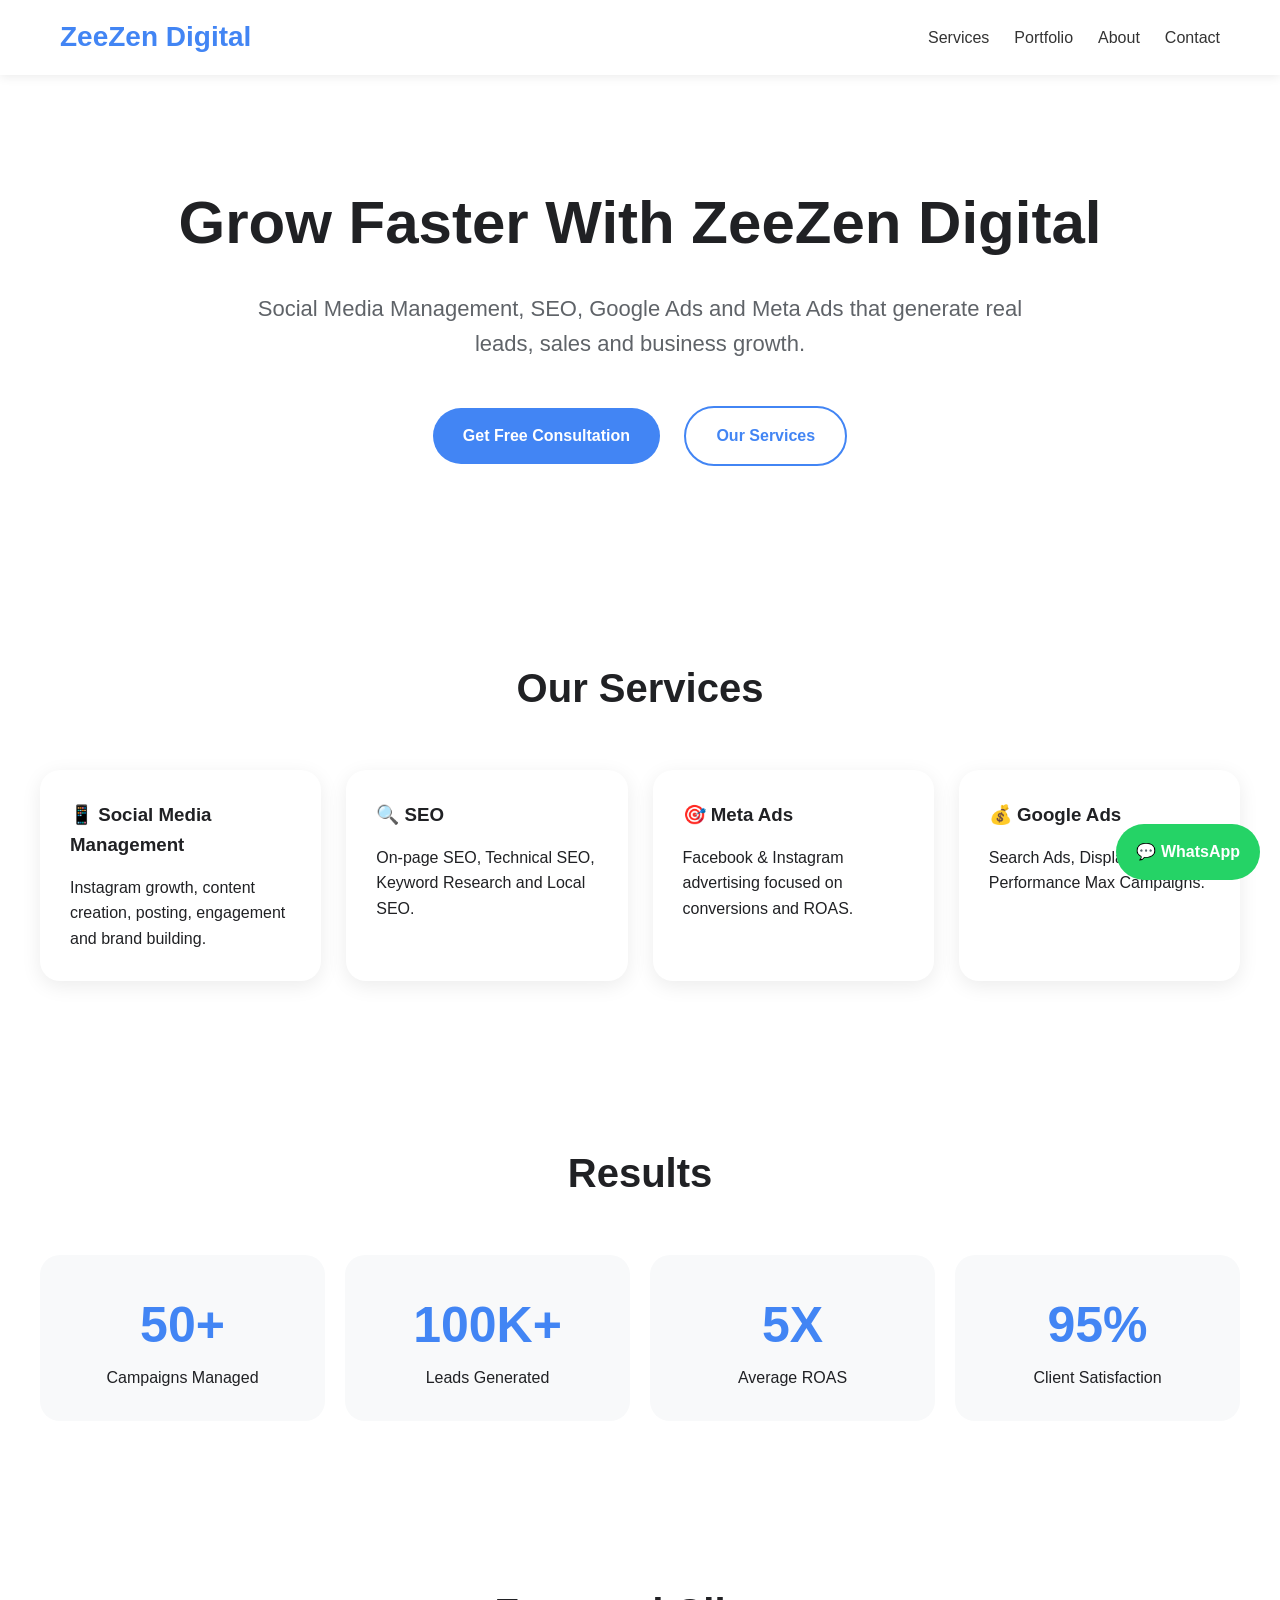
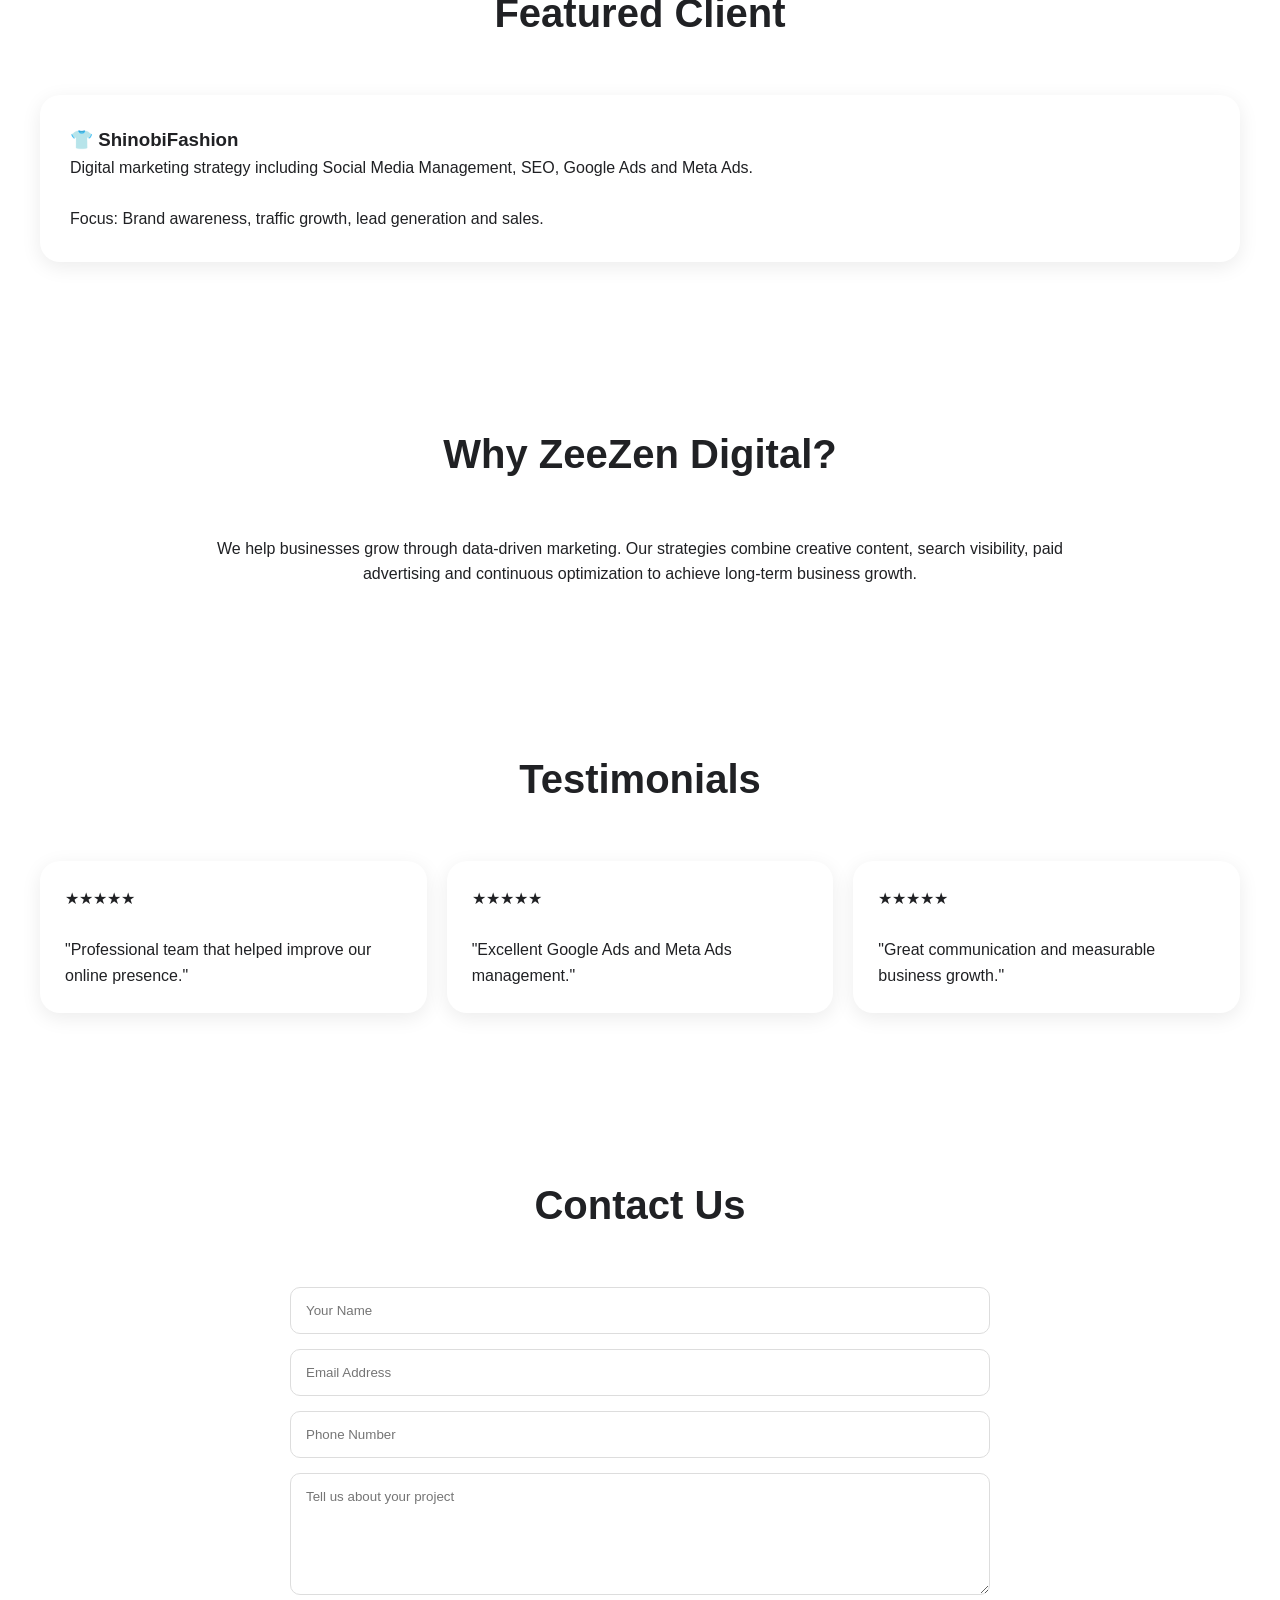
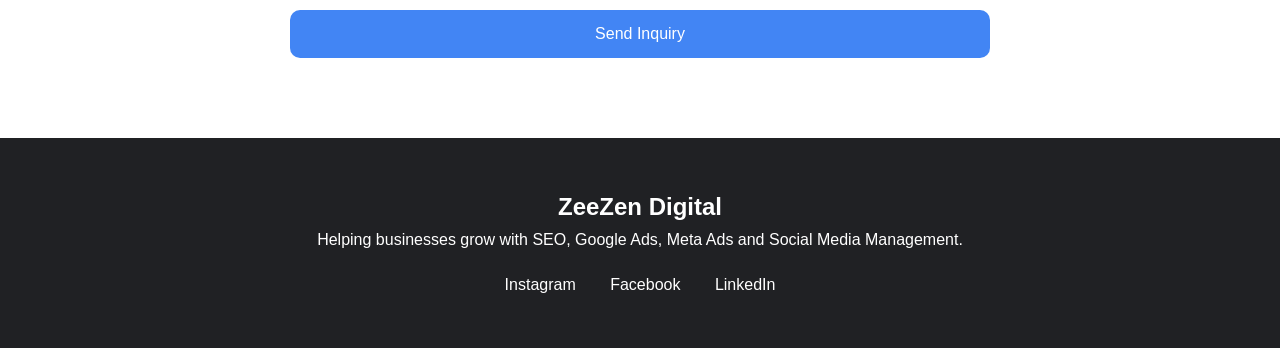
==== zeezen.html @ f24bbb77 "Add files via upload" ====
<!DOCTYPE html>
<html lang="en">
<head>
<meta charset="UTF-8">
<meta name="viewport" content="width=device-width, initial-scale=1.0">

<title>ZeeZen Digital | SEO, Google Ads, Meta Ads & Social Media Management</title>

<meta name="description" content="ZeeZen Digital helps businesses grow through SEO, Google Ads, Meta Ads and Social Media Management.">

<style>
*{
margin:0;
padding:0;
box-sizing:border-box;
font-family:Arial, sans-serif;
}

body{
background:#fff;
color:#202124;
line-height:1.6;
}

header{
position:sticky;
top:0;
background:white;
box-shadow:0 2px 10px rgba(0,0,0,.08);
z-index:1000;
}

.navbar{
max-width:1200px;
margin:auto;
padding:15px 20px;
display:flex;
justify-content:space-between;
align-items:center;
}

.logo{
font-size:28px;
font-weight:bold;
color:#4285F4;
}

.nav-links{
display:flex;
gap:25px;
}

.nav-links a{
text-decoration:none;
color:#333;
font-weight:500;
}

.hero{
max-width:1200px;
margin:auto;
padding:100px 20px;
text-align:center;
}

.hero h1{
font-size:60px;
margin-bottom:20px;
}

.hero p{
font-size:22px;
color:#5f6368;
max-width:800px;
margin:auto;
}

.buttons{
margin-top:35px;
}

.btn{
padding:15px 30px;
border-radius:50px;
text-decoration:none;
font-weight:bold;
display:inline-block;
margin:10px;
}

.btn-primary{
background:#4285F4;
color:white;
}

.btn-secondary{
border:2px solid #4285F4;
color:#4285F4;
}

section{
padding:80px 20px;
}

.container{
max-width:1200px;
margin:auto;
}

.section-title{
text-align:center;
font-size:40px;
margin-bottom:50px;
}

.services{
display:grid;
grid-template-columns:repeat(auto-fit,minmax(250px,1fr));
gap:25px;
}

.card{
background:white;
padding:30px;
border-radius:20px;
box-shadow:0 5px 20px rgba(0,0,0,.08);
transition:.3s;
}

.card:hover{
transform:translateY(-5px);
}

.card h3{
margin-bottom:15px;
}

.stats{
display:grid;
grid-template-columns:repeat(auto-fit,minmax(200px,1fr));
gap:20px;
text-align:center;
}

.stat{
background:#f8f9fa;
padding:30px;
border-radius:20px;
}

.stat h2{
font-size:50px;
color:#4285F4;
}

.portfolio{
display:grid;
grid-template-columns:repeat(auto-fit,minmax(300px,1fr));
gap:25px;
}

.portfolio-card{
padding:30px;
border-radius:20px;
background:white;
box-shadow:0 5px 20px rgba(0,0,0,.08);
}

.testimonials{
display:grid;
grid-template-columns:repeat(auto-fit,minmax(300px,1fr));
gap:20px;
}

.testimonial{
padding:25px;
background:white;
border-radius:20px;
box-shadow:0 5px 20px rgba(0,0,0,.08);
}

.contact{
max-width:700px;
margin:auto;
}

form{
display:flex;
flex-direction:column;
gap:15px;
}

input,textarea{
padding:15px;
border:1px solid #ddd;
border-radius:10px;
}

button{
padding:15px;
background:#4285F4;
border:none;
color:white;
font-size:16px;
border-radius:10px;
cursor:pointer;
}

footer{
background:#202124;
color:white;
padding:50px 20px;
text-align:center;
}

.social{
margin-top:20px;
}

.social a{
color:white;
margin:0 15px;
text-decoration:none;
}

.whatsapp{
position:fixed;
right:20px;
bottom:20px;
background:#25D366;
color:white;
padding:15px 20px;
border-radius:50px;
text-decoration:none;
font-weight:bold;
}

@media(max-width:768px){

.hero h1{
font-size:38px;
}

.nav-links{
display:none;
}

.section-title{
font-size:30px;
}

}
</style>
</head>

<body>

<header>
<div class="navbar">
<div class="logo">ZeeZen Digital</div>

<div class="nav-links">
<a href="#services">Services</a>
<a href="#portfolio">Portfolio</a>
<a href="#about">About</a>
<a href="#contact">Contact</a>
</div>
</div>
</header>

<section class="hero">

<h1>Grow Faster With ZeeZen Digital</h1>

<p>
Social Media Management, SEO, Google Ads and Meta Ads
that generate real leads, sales and business growth.
</p>

<div class="buttons">
<a href="#contact" class="btn btn-primary">Get Free Consultation</a>
<a href="#services" class="btn btn-secondary">Our Services</a>
</div>

</section>

<section id="services">

<div class="container">

<h2 class="section-title">Our Services</h2>

<div class="services">

<div class="card">
<h3>📱 Social Media Management</h3>
<p>
Instagram growth, content creation, posting,
engagement and brand building.
</p>
</div>

<div class="card">
<h3>🔍 SEO</h3>
<p>
On-page SEO, Technical SEO,
Keyword Research and Local SEO.
</p>
</div>

<div class="card">
<h3>🎯 Meta Ads</h3>
<p>
Facebook & Instagram advertising
focused on conversions and ROAS.
</p>
</div>

<div class="card">
<h3>💰 Google Ads</h3>
<p>
Search Ads, Display Ads and
Performance Max Campaigns.
</p>
</div>

</div>

</div>

</section>

<section>

<div class="container">

<h2 class="section-title">Results</h2>

<div class="stats">

<div class="stat">
<h2>50+</h2>
<p>Campaigns Managed</p>
</div>

<div class="stat">
<h2>100K+</h2>
<p>Leads Generated</p>
</div>

<div class="stat">
<h2>5X</h2>
<p>Average ROAS</p>
</div>

<div class="stat">
<h2>95%</h2>
<p>Client Satisfaction</p>
</div>

</div>

</div>

</section>

<section id="portfolio">

<div class="container">

<h2 class="section-title">Featured Client</h2>

<div class="portfolio">

<div class="portfolio-card">
<h3>👕 ShinobiFashion</h3>

<p>
Digital marketing strategy including
Social Media Management, SEO,
Google Ads and Meta Ads.
</p>

<br>

<p>
Focus:
Brand awareness, traffic growth,
lead generation and sales.
</p>

</div>

</div>

</div>

</section>

<section id="about">

<div class="container">

<h2 class="section-title">Why ZeeZen Digital?</h2>

<p style="text-align:center;max-width:900px;margin:auto;">
We help businesses grow through data-driven marketing.
Our strategies combine creative content, search visibility,
paid advertising and continuous optimization to achieve
long-term business growth.
</p>

</div>

</section>

<section>

<div class="container">

<h2 class="section-title">Testimonials</h2>

<div class="testimonials">

<div class="testimonial">
★★★★★
<br><br>
"Professional team that helped improve our online presence."
</div>

<div class="testimonial">
★★★★★
<br><br>
"Excellent Google Ads and Meta Ads management."
</div>

<div class="testimonial">
★★★★★
<br><br>
"Great communication and measurable business growth."
</div>

</div>

</div>

</section>

<section id="contact">

<div class="contact">

<h2 class="section-title">Contact Us</h2>

<form id="contactForm">

<input type="text" placeholder="Your Name" required>

<input type="email" placeholder="Email Address" required>

<input type="tel" placeholder="Phone Number">

<textarea rows="6" placeholder="Tell us about your project"></textarea>

<button type="submit">
Send Inquiry
</button>

</form>

</div>

</section>

<footer>

<h2>ZeeZen Digital</h2>

<p>
Helping businesses grow with SEO,
Google Ads, Meta Ads and Social Media Management.
</p>

<div class="social">

<a href="https://www.instagram.com/zeezendigital.in" target="_blank">
Instagram
</a>

<a href="https://www.facebook.com" target="_blank">
Facebook
</a>

<a href="https://www.linkedin.com/company/zeezen-digital/" target="_blank">
LinkedIn
</a>

</div>

</footer>

<a href="https://wa.me/919342796823"
class="whatsapp"
target="_blank">
💬 WhatsApp
</a>

<script>
document
.getElementById("contactForm")
.addEventListener("submit", function(e){

e.preventDefault();

alert(
"Thank you for contacting ZeeZen Digital. We will get back to you soon."
);

this.reset();

});
</script>

</body>
</html>
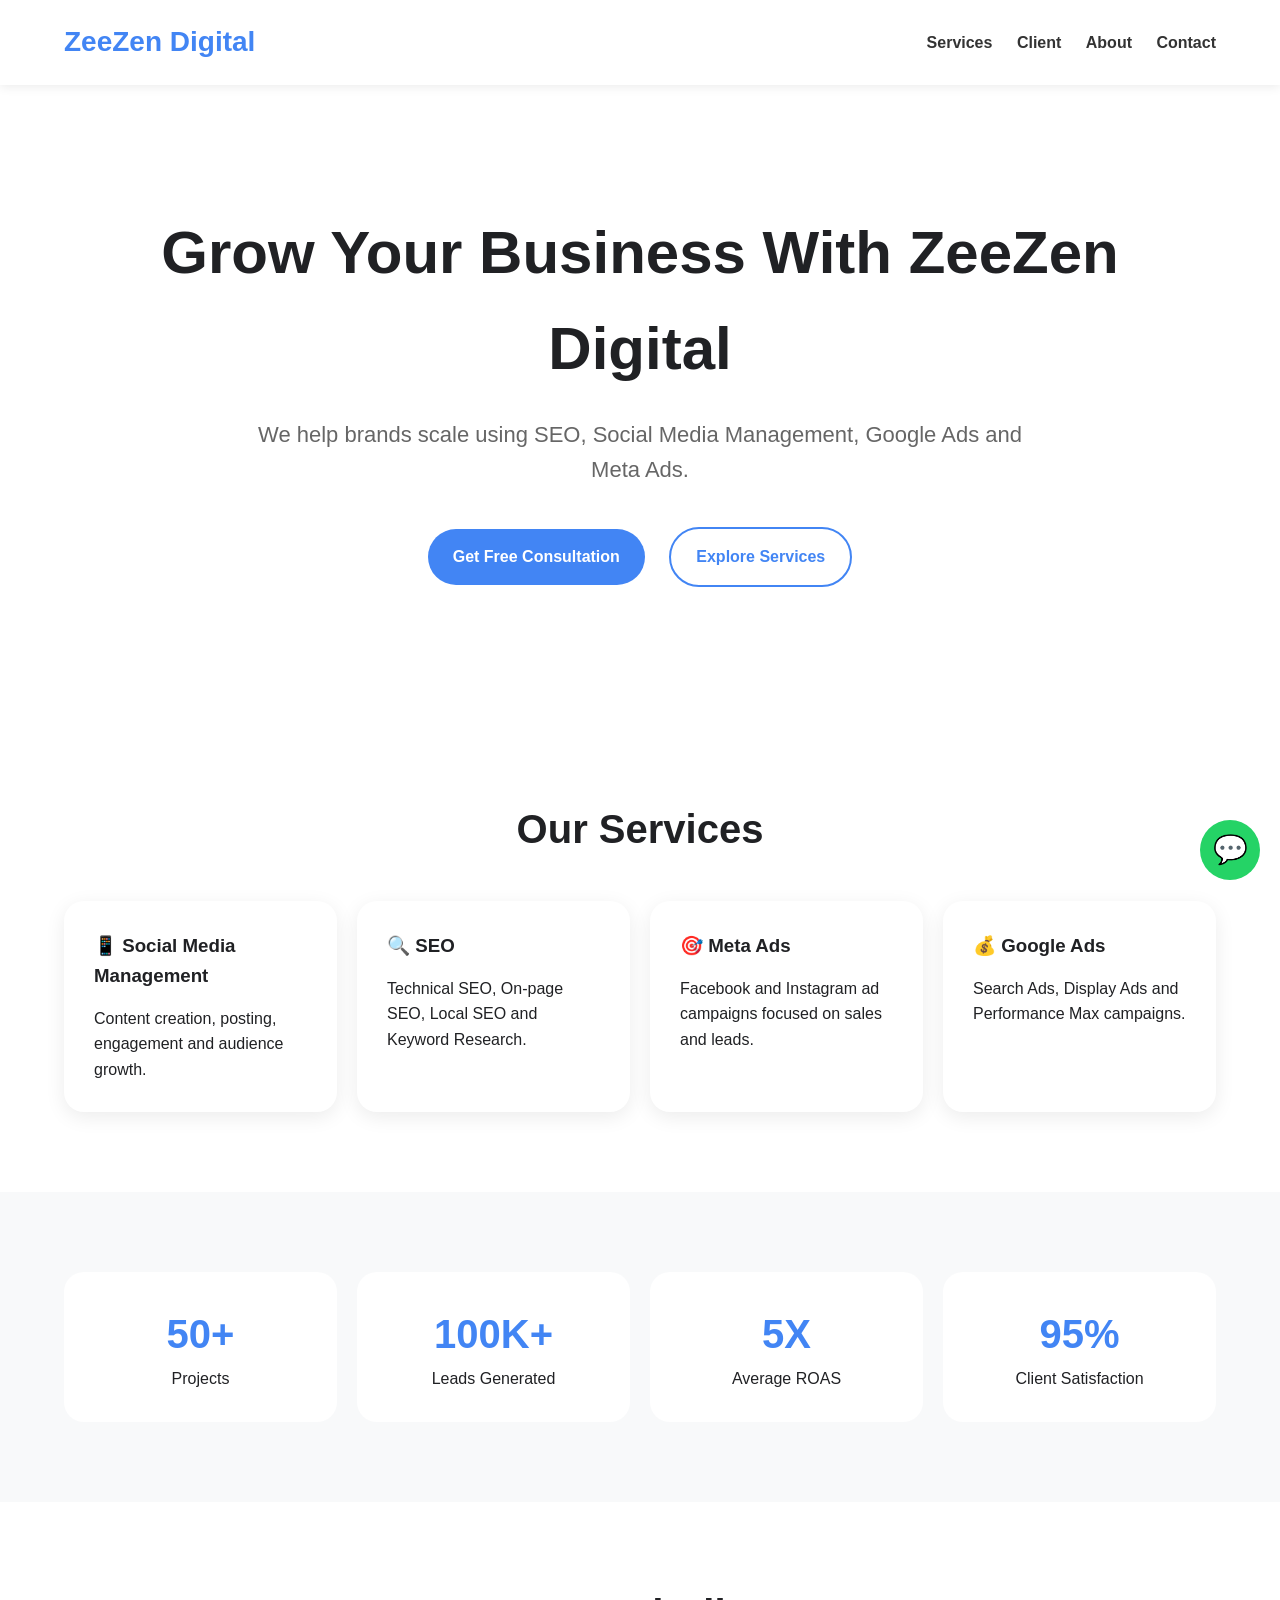
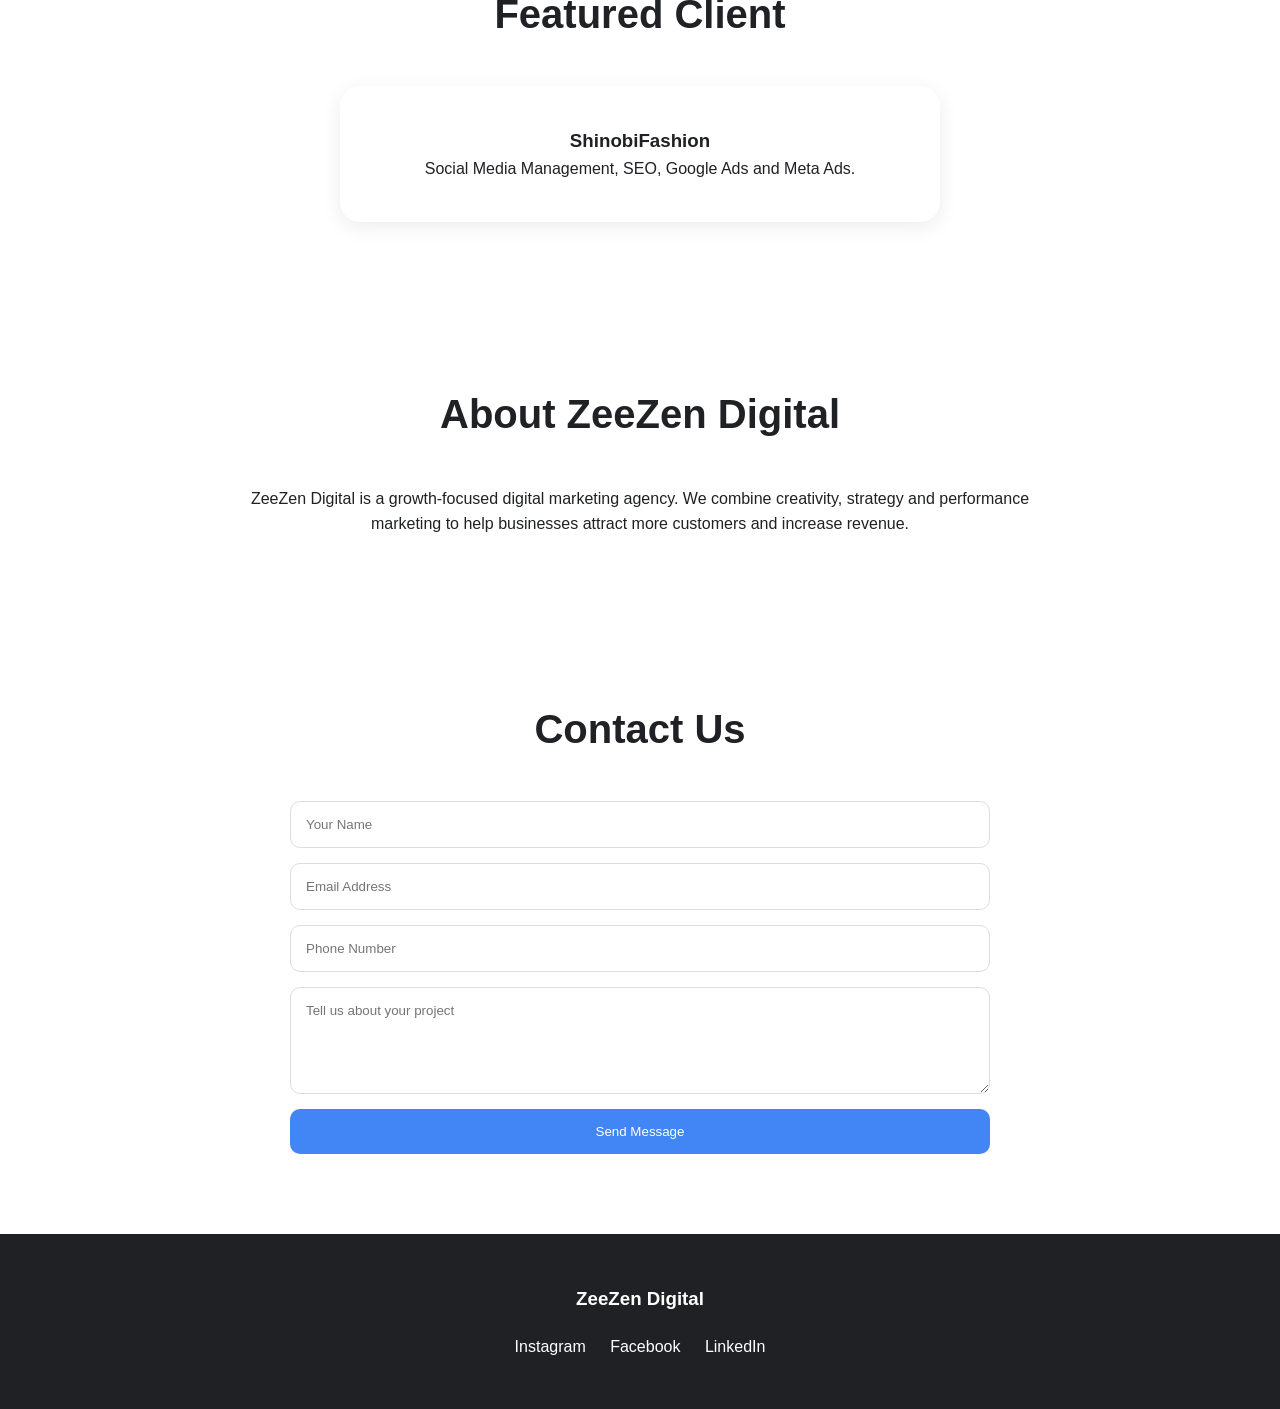
==== commit e6a5a5d9: "commit" ====
--- a/zeezen.html
+++ b/zeezen.html
@@ -1,525 +1,236 @@
 <!DOCTYPE html>
 <html lang="en">
 <head>
-<meta charset="UTF-8">
-<meta name="viewport" content="width=device-width, initial-scale=1.0">
-
-<title>ZeeZen Digital | SEO, Google Ads, Meta Ads & Social Media Management</title>
-
-<meta name="description" content="ZeeZen Digital helps businesses grow through SEO, Google Ads, Meta Ads and Social Media Management.">
-
-<style>
-*{
-margin:0;
-padding:0;
-box-sizing:border-box;
-font-family:Arial, sans-serif;
-}
-
-body{
-background:#fff;
-color:#202124;
-line-height:1.6;
-}
-
-header{
-position:sticky;
-top:0;
-background:white;
-box-shadow:0 2px 10px rgba(0,0,0,.08);
-z-index:1000;
-}
-
-.navbar{
-max-width:1200px;
-margin:auto;
-padding:15px 20px;
-display:flex;
-justify-content:space-between;
-align-items:center;
-}
-
-.logo{
-font-size:28px;
-font-weight:bold;
-color:#4285F4;
-}
-
-.nav-links{
-display:flex;
-gap:25px;
-}
-
-.nav-links a{
-text-decoration:none;
-color:#333;
-font-weight:500;
-}
-
-.hero{
-max-width:1200px;
-margin:auto;
-padding:100px 20px;
-text-align:center;
-}
-
-.hero h1{
-font-size:60px;
-margin-bottom:20px;
-}
-
-.hero p{
-font-size:22px;
-color:#5f6368;
-max-width:800px;
-margin:auto;
-}
-
-.buttons{
-margin-top:35px;
-}
-
-.btn{
-padding:15px 30px;
-border-radius:50px;
-text-decoration:none;
-font-weight:bold;
-display:inline-block;
-margin:10px;
-}
-
-.btn-primary{
-background:#4285F4;
-color:white;
-}
-
-.btn-secondary{
-border:2px solid #4285F4;
-color:#4285F4;
-}
-
-section{
-padding:80px 20px;
-}
-
-.container{
-max-width:1200px;
-margin:auto;
-}
-
-.section-title{
-text-align:center;
-font-size:40px;
-margin-bottom:50px;
-}
-
-.services{
-display:grid;
-grid-template-columns:repeat(auto-fit,minmax(250px,1fr));
-gap:25px;
-}
-
-.card{
-background:white;
-padding:30px;
-border-radius:20px;
-box-shadow:0 5px 20px rgba(0,0,0,.08);
-transition:.3s;
-}
-
-.card:hover{
-transform:translateY(-5px);
-}
-
-.card h3{
-margin-bottom:15px;
-}
-
-.stats{
-display:grid;
-grid-template-columns:repeat(auto-fit,minmax(200px,1fr));
-gap:20px;
-text-align:center;
-}
-
-.stat{
-background:#f8f9fa;
-padding:30px;
-border-radius:20px;
-}
-
-.stat h2{
-font-size:50px;
-color:#4285F4;
-}
-
-.portfolio{
-display:grid;
-grid-template-columns:repeat(auto-fit,minmax(300px,1fr));
-gap:25px;
-}
-
-.portfolio-card{
-padding:30px;
-border-radius:20px;
-background:white;
-box-shadow:0 5px 20px rgba(0,0,0,.08);
-}
-
-.testimonials{
-display:grid;
-grid-template-columns:repeat(auto-fit,minmax(300px,1fr));
-gap:20px;
-}
-
-.testimonial{
-padding:25px;
-background:white;
-border-radius:20px;
-box-shadow:0 5px 20px rgba(0,0,0,.08);
-}
-
-.contact{
-max-width:700px;
-margin:auto;
-}
-
-form{
-display:flex;
-flex-direction:column;
-gap:15px;
-}
-
-input,textarea{
-padding:15px;
-border:1px solid #ddd;
-border-radius:10px;
-}
-
-button{
-padding:15px;
-background:#4285F4;
-border:none;
-color:white;
-font-size:16px;
-border-radius:10px;
-cursor:pointer;
-}
-
-footer{
-background:#202124;
-color:white;
-padding:50px 20px;
-text-align:center;
-}
-
-.social{
-margin-top:20px;
-}
-
-.social a{
-color:white;
-margin:0 15px;
-text-decoration:none;
-}
-
-.whatsapp{
-position:fixed;
-right:20px;
-bottom:20px;
-background:#25D366;
-color:white;
-padding:15px 20px;
-border-radius:50px;
-text-decoration:none;
-font-weight:bold;
-}
-
-@media(max-width:768px){
-
-.hero h1{
-font-size:38px;
-}
-
-.nav-links{
-display:none;
-}
-
-.section-title{
-font-size:30px;
-}
-
-}
-</style>
+    <meta charset="UTF-8">
+    <meta name="viewport" content="width=device-width, initial-scale=1.0">
+
+    <title>ZeeZen Digital | Digital Marketing Agency</title>
+
+    <meta name="description"
+          content="ZeeZen Digital provides Social Media Management, SEO, Google Ads and Meta Ads services for growing businesses.">
+
+    <link rel="stylesheet" href="style.css">
 </head>
-
 <body>
 
 <header>
-<div class="navbar">
-<div class="logo">ZeeZen Digital</div>
-
-<div class="nav-links">
-<a href="#services">Services</a>
-<a href="#portfolio">Portfolio</a>
-<a href="#about">About</a>
-<a href="#contact">Contact</a>
-</div>
-</div>
+    <div class="container nav">
+        <div class="logo">ZeeZen Digital</div>
+
+        <nav>
+            <a href="#services">Services</a>
+            <a href="#client">Client</a>
+            <a href="#about">About</a>
+            <a href="#contact">Contact</a>
+        </nav>
+    </div>
 </header>
 
 <section class="hero">
-
-<h1>Grow Faster With ZeeZen Digital</h1>
-
-<p>
-Social Media Management, SEO, Google Ads and Meta Ads
-that generate real leads, sales and business growth.
-</p>
-
-<div class="buttons">
-<a href="#contact" class="btn btn-primary">Get Free Consultation</a>
-<a href="#services" class="btn btn-secondary">Our Services</a>
-</div>
-
+    <div class="container">
+
+        <h1>Grow Your Business With ZeeZen Digital</h1>
+
+        <p>
+            We help brands scale using SEO, Social Media Management,
+            Google Ads and Meta Ads.
+        </p>
+
+        <div class="hero-buttons">
+            <a href="#contact" class="btn primary">
+                Get Free Consultation
+            </a>
+
+            <a href="#services" class="btn secondary">
+                Explore Services
+            </a>
+        </div>
+
+    </div>
 </section>
 
 <section id="services">
-
-<div class="container">
-
-<h2 class="section-title">Our Services</h2>
-
-<div class="services">
-
-<div class="card">
-<h3>📱 Social Media Management</h3>
-<p>
-Instagram growth, content creation, posting,
-engagement and brand building.
-</p>
-</div>
-
-<div class="card">
-<h3>🔍 SEO</h3>
-<p>
-On-page SEO, Technical SEO,
-Keyword Research and Local SEO.
-</p>
-</div>
-
-<div class="card">
-<h3>🎯 Meta Ads</h3>
-<p>
-Facebook & Instagram advertising
-focused on conversions and ROAS.
-</p>
-</div>
-
-<div class="card">
-<h3>💰 Google Ads</h3>
-<p>
-Search Ads, Display Ads and
-Performance Max Campaigns.
-</p>
-</div>
-
-</div>
-
-</div>
-
-</section>
-
-<section>
-
-<div class="container">
-
-<h2 class="section-title">Results</h2>
-
-<div class="stats">
-
-<div class="stat">
-<h2>50+</h2>
-<p>Campaigns Managed</p>
-</div>
-
-<div class="stat">
-<h2>100K+</h2>
-<p>Leads Generated</p>
-</div>
-
-<div class="stat">
-<h2>5X</h2>
-<p>Average ROAS</p>
-</div>
-
-<div class="stat">
-<h2>95%</h2>
-<p>Client Satisfaction</p>
-</div>
-
-</div>
-
-</div>
-
-</section>
-
-<section id="portfolio">
-
-<div class="container">
-
-<h2 class="section-title">Featured Client</h2>
-
-<div class="portfolio">
-
-<div class="portfolio-card">
-<h3>👕 ShinobiFashion</h3>
-
-<p>
-Digital marketing strategy including
-Social Media Management, SEO,
-Google Ads and Meta Ads.
-</p>
-
-<br>
-
-<p>
-Focus:
-Brand awareness, traffic growth,
-lead generation and sales.
-</p>
-
-</div>
-
-</div>
-
-</div>
+    <div class="container">
+
+        <h2>Our Services</h2>
+
+        <div class="grid">
+
+            <div class="card">
+                <h3>📱 Social Media Management</h3>
+                <p>
+                    Content creation, posting,
+                    engagement and audience growth.
+                </p>
+            </div>
+
+            <div class="card">
+                <h3>🔍 SEO</h3>
+                <p>
+                    Technical SEO, On-page SEO,
+                    Local SEO and Keyword Research.
+                </p>
+            </div>
+
+            <div class="card">
+                <h3>🎯 Meta Ads</h3>
+                <p>
+                    Facebook and Instagram ad campaigns
+                    focused on sales and leads.
+                </p>
+            </div>
+
+            <div class="card">
+                <h3>💰 Google Ads</h3>
+                <p>
+                    Search Ads, Display Ads
+                    and Performance Max campaigns.
+                </p>
+            </div>
+
+        </div>
+
+    </div>
+</section>
+
+<section class="stats">
+
+    <div class="container">
+
+        <div class="stat-grid">
+
+            <div class="stat-card">
+                <h3>50+</h3>
+                <p>Projects</p>
+            </div>
+
+            <div class="stat-card">
+                <h3>100K+</h3>
+                <p>Leads Generated</p>
+            </div>
+
+            <div class="stat-card">
+                <h3>5X</h3>
+                <p>Average ROAS</p>
+            </div>
+
+            <div class="stat-card">
+                <h3>95%</h3>
+                <p>Client Satisfaction</p>
+            </div>
+
+        </div>
+
+    </div>
+
+</section>
+
+<section id="client">
+
+    <div class="container">
+
+        <h2>Featured Client</h2>
+
+        <div class="client-card">
+
+            <h3>ShinobiFashion</h3>
+
+            <p>
+                Social Media Management,
+                SEO, Google Ads and Meta Ads.
+            </p>
+
+        </div>
+
+    </div>
 
 </section>
 
 <section id="about">
 
-<div class="container">
-
-<h2 class="section-title">Why ZeeZen Digital?</h2>
-
-<p style="text-align:center;max-width:900px;margin:auto;">
-We help businesses grow through data-driven marketing.
-Our strategies combine creative content, search visibility,
-paid advertising and continuous optimization to achieve
-long-term business growth.
-</p>
-
-</div>
-
-</section>
-
-<section>
-
-<div class="container">
-
-<h2 class="section-title">Testimonials</h2>
-
-<div class="testimonials">
-
-<div class="testimonial">
-★★★★★
-<br><br>
-"Professional team that helped improve our online presence."
-</div>
-
-<div class="testimonial">
-★★★★★
-<br><br>
-"Excellent Google Ads and Meta Ads management."
-</div>
-
-<div class="testimonial">
-★★★★★
-<br><br>
-"Great communication and measurable business growth."
-</div>
-
-</div>
-
-</div>
+    <div class="container">
+
+        <h2>About ZeeZen Digital</h2>
+
+        <p>
+            ZeeZen Digital is a growth-focused digital marketing agency.
+            We combine creativity, strategy and performance marketing
+            to help businesses attract more customers and increase revenue.
+        </p>
+
+    </div>
 
 </section>
 
 <section id="contact">
 
-<div class="contact">
-
-<h2 class="section-title">Contact Us</h2>
-
-<form id="contactForm">
-
-<input type="text" placeholder="Your Name" required>
-
-<input type="email" placeholder="Email Address" required>
-
-<input type="tel" placeholder="Phone Number">
-
-<textarea rows="6" placeholder="Tell us about your project"></textarea>
-
-<button type="submit">
-Send Inquiry
-</button>
-
-</form>
-
-</div>
+    <div class="container">
+
+        <h2>Contact Us</h2>
+
+        <form id="contactForm">
+
+            <input type="text"
+                   placeholder="Your Name"
+                   required>
+
+            <input type="email"
+                   placeholder="Email Address"
+                   required>
+
+            <input type="tel"
+                   placeholder="Phone Number">
+
+            <textarea
+                rows="5"
+                placeholder="Tell us about your project"></textarea>
+
+            <button type="submit">
+                Send Message
+            </button>
+
+        </form>
+
+    </div>
 
 </section>
 
 <footer>
 
-<h2>ZeeZen Digital</h2>
-
-<p>
-Helping businesses grow with SEO,
-Google Ads, Meta Ads and Social Media Management.
-</p>
-
-<div class="social">
-
-<a href="https://www.instagram.com/zeezendigital.in" target="_blank">
-Instagram
+    <div class="container">
+
+        <h3>ZeeZen Digital</h3>
+
+        <div class="social-links">
+
+            <a href="https://www.instagram.com/zeezendigital.in"
+               target="_blank">
+                Instagram
+            </a>
+
+            <a href="#"
+               target="_blank">
+                Facebook
+            </a>
+
+            <a href="https://www.linkedin.com/company/zeezen-digital/"
+               target="_blank">
+                LinkedIn
+            </a>
+
+        </div>
+
+    </div>
+
+</footer>
+
+<a href="https://wa.me/919342796823"
+   class="whatsapp"
+   target="_blank">
+    💬
 </a>
 
-<a href="https://www.facebook.com" target="_blank">
-Facebook
-</a>
-
-<a href="https://www.linkedin.com/company/zeezen-digital/" target="_blank">
-LinkedIn
-</a>
-
-</div>
-
-</footer>
-
-<a href="https://wa.me/919342796823"
-class="whatsapp"
-target="_blank">
-💬 WhatsApp
-</a>
-
-<script>
-document
-.getElementById("contactForm")
-.addEventListener("submit", function(e){
-
-e.preventDefault();
-
-alert(
-"Thank you for contacting ZeeZen Digital. We will get back to you soon."
-);
-
-this.reset();
-
-});
-</script>
+<script src="script.js"></script>
 
 </body>
 </html>
--- a/style.css
+++ b/style.css
@@ -0,0 +1,226 @@
+*{
+margin:0;
+padding:0;
+box-sizing:border-box;
+font-family:Arial,sans-serif;
+}
+
+body{
+background:#fff;
+color:#202124;
+line-height:1.6;
+}
+
+.container{
+width:90%;
+max-width:1200px;
+margin:auto;
+}
+
+header{
+background:#fff;
+position:sticky;
+top:0;
+z-index:1000;
+box-shadow:0 2px 10px rgba(0,0,0,.08);
+}
+
+.nav{
+display:flex;
+justify-content:space-between;
+align-items:center;
+padding:20px 0;
+}
+
+.logo{
+font-size:28px;
+font-weight:bold;
+color:#4285F4;
+}
+
+nav a{
+margin-left:20px;
+text-decoration:none;
+color:#333;
+font-weight:600;
+}
+
+.hero{
+padding:120px 20px;
+text-align:center;
+}
+
+.hero h1{
+font-size:60px;
+margin-bottom:20px;
+}
+
+.hero p{
+font-size:22px;
+max-width:800px;
+margin:auto;
+color:#666;
+}
+
+.hero-buttons{
+margin-top:30px;
+}
+
+.btn{
+padding:15px 25px;
+border-radius:50px;
+text-decoration:none;
+font-weight:bold;
+margin:10px;
+display:inline-block;
+}
+
+.primary{
+background:#4285F4;
+color:white;
+}
+
+.secondary{
+border:2px solid #4285F4;
+color:#4285F4;
+}
+
+section{
+padding:80px 0;
+}
+
+h2{
+text-align:center;
+margin-bottom:40px;
+font-size:40px;
+}
+
+.grid{
+display:grid;
+grid-template-columns:repeat(auto-fit,minmax(250px,1fr));
+gap:20px;
+}
+
+.card{
+padding:30px;
+border-radius:20px;
+box-shadow:0 5px 20px rgba(0,0,0,.08);
+}
+
+.card h3{
+margin-bottom:15px;
+}
+
+.stats{
+background:#f8f9fa;
+}
+
+.stat-grid{
+display:grid;
+grid-template-columns:repeat(auto-fit,minmax(200px,1fr));
+gap:20px;
+}
+
+.stat-card{
+background:white;
+padding:30px;
+text-align:center;
+border-radius:20px;
+}
+
+.stat-card h3{
+font-size:40px;
+color:#4285F4;
+}
+
+.client-card{
+max-width:600px;
+margin:auto;
+padding:40px;
+border-radius:20px;
+text-align:center;
+box-shadow:0 5px 20px rgba(0,0,0,.08);
+}
+
+#about p{
+max-width:800px;
+margin:auto;
+text-align:center;
+}
+
+form{
+max-width:700px;
+margin:auto;
+display:flex;
+flex-direction:column;
+gap:15px;
+}
+
+input,
+textarea{
+padding:15px;
+border:1px solid #ddd;
+border-radius:10px;
+}
+
+button{
+padding:15px;
+background:#4285F4;
+color:white;
+border:none;
+border-radius:10px;
+cursor:pointer;
+}
+
+footer{
+background:#202124;
+color:white;
+padding:50px 0;
+text-align:center;
+}
+
+.social-links{
+margin-top:20px;
+}
+
+.social-links a{
+color:white;
+text-decoration:none;
+margin:0 10px;
+}
+
+.whatsapp{
+position:fixed;
+right:20px;
+bottom:20px;
+width:60px;
+height:60px;
+background:#25D366;
+border-radius:50%;
+display:flex;
+justify-content:center;
+align-items:center;
+text-decoration:none;
+font-size:28px;
+color:white;
+}
+
+@media(max-width:768px){
+
+.hero h1{
+font-size:40px;
+}
+
+.hero p{
+font-size:18px;
+}
+
+nav{
+display:none;
+}
+
+h2{
+font-size:30px;
+}
+
+}
